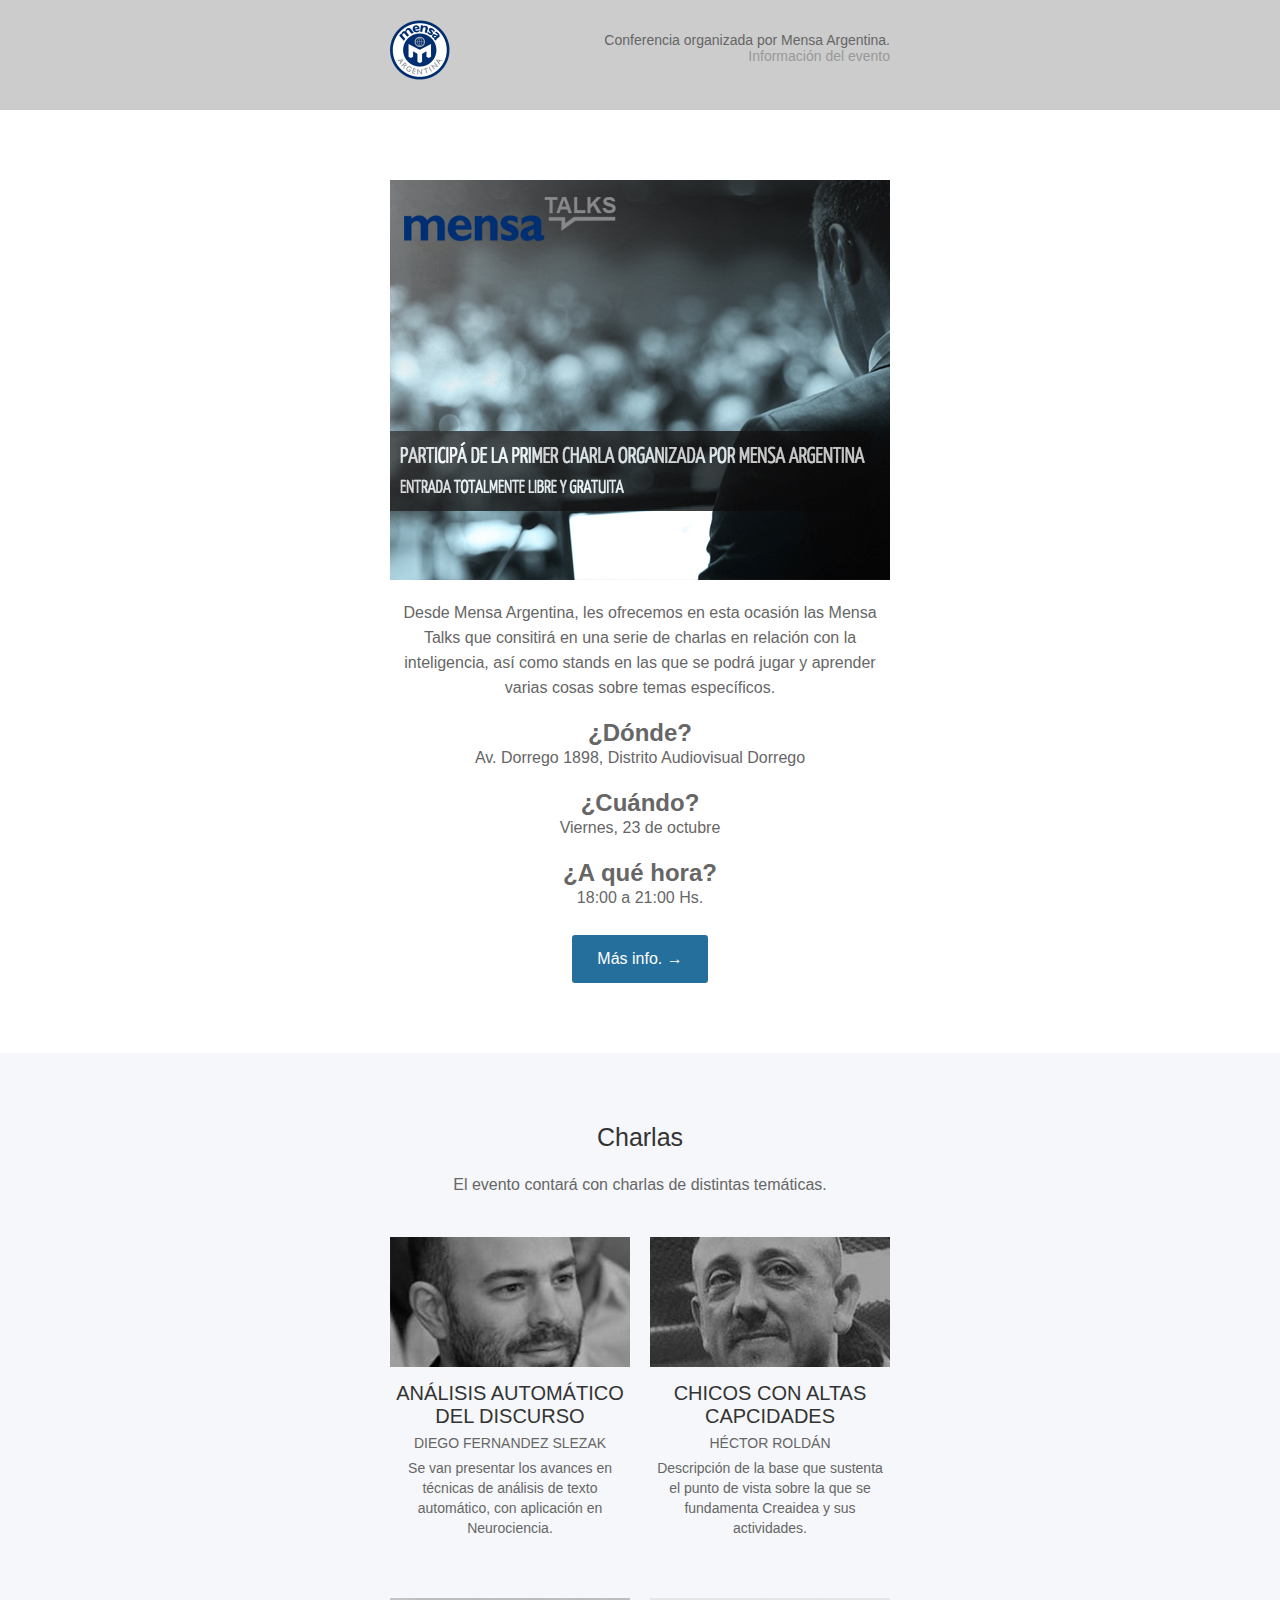
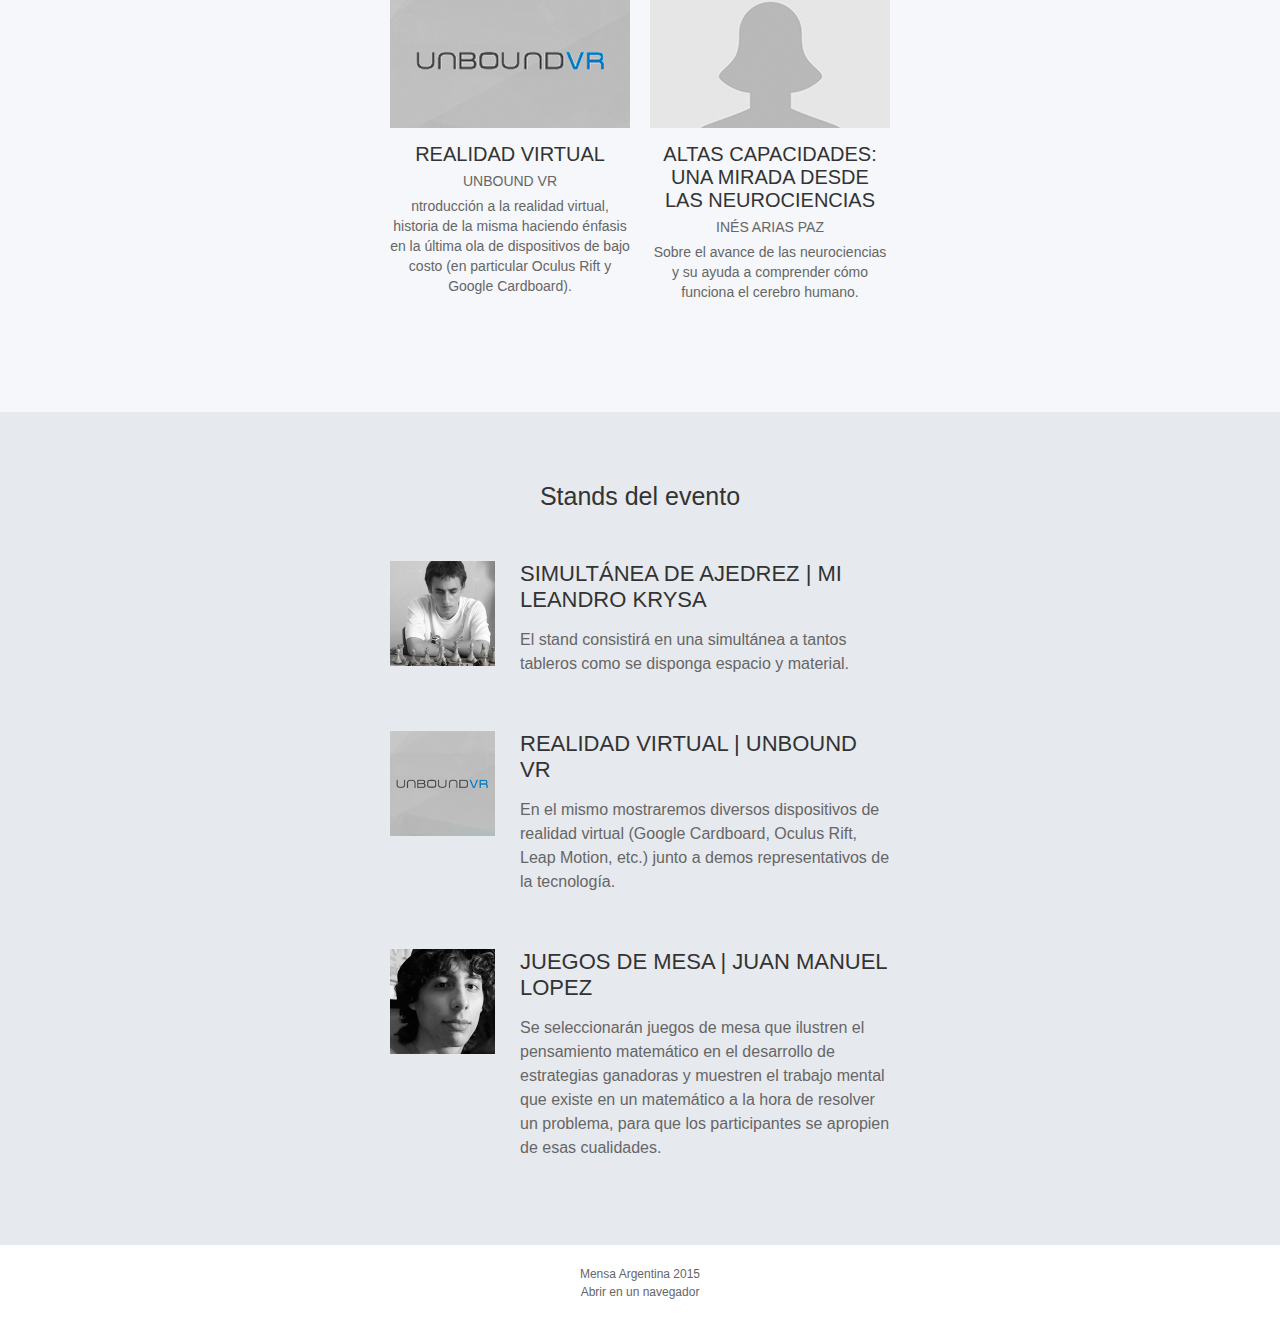
==== mail/mail.html @ 5933e613 "mail" ====
<!DOCTYPE html>
<html lang="es-ES">
<head>
<title>Mensa Talks</title>
<meta charset="utf-8">
<meta name="viewport" content="width=device-width, initial-scale=1">
<meta http-equiv="X-UA-Compatible" content="IE=edge" />
<style type="text/css">
    /* CLIENT-SPECIFIC STYLES */
    #outlook a{padding:0;} /* Force Outlook to provide a "view in browser" message */
    .ReadMsgBody{width:100%;} .ExternalClass{width:100%;} /* Force Hotmail to display emails at full width */
    .ExternalClass, .ExternalClass p, .ExternalClass span, .ExternalClass font, .ExternalClass td, .ExternalClass div {line-height: 100%;} /* Force Hotmail to display normal line spacing */
    body, table, td, a{-webkit-text-size-adjust:100%; -ms-text-size-adjust:100%;} /* Prevent WebKit and Windows mobile changing default text sizes */
    table, td{mso-table-lspace:0pt; mso-table-rspace:0pt;} /* Remove spacing between tables in Outlook 2007 and up */
    img{-ms-interpolation-mode:bicubic;} /* Allow smoother rendering of resized image in Internet Explorer */

    /* RESET STYLES */
    body{margin:0; padding:0;}
    img{border:0; height:auto; line-height:100%; outline:none; text-decoration:none;}
    table{border-collapse:collapse !important;}
    body{height:100% !important; margin:0; padding:0; width:100% !important;}

    /* iOS BLUE LINKS */
    .appleBody a {color:#68440a; text-decoration: none;}
    .appleFooter a {color:#999999; text-decoration: none;}

    /* MOBILE STYLES */
    @media screen and (max-width: 525px) {

        /* ALLOWS FOR FLUID TABLES */
        table[class="wrapper"]{
          width:100% !important;
        }

        /* ADJUSTS LAYOUT OF LOGO IMAGE */
        td[class="logo"]{
          text-align: left;
          padding: 20px 0 20px 0 !important;
        }

        td[class="logo"] img{
          margin:0 auto!important;
        }

        /* USE THESE CLASSES TO HIDE CONTENT ON MOBILE */
        td[class="mobile-hide"]{
          display:none;}

        img[class="mobile-hide"]{
          display: none !important;
        }

        img[class="img-max"]{
          max-width: 100% !important;
          width: 100% !important;
          height:auto !important;
        }

        /* FULL-WIDTH TABLES */
        table[class="responsive-table"]{
          width:100%!important;
        }

        /* UTILITY CLASSES FOR ADJUSTING PADDING ON MOBILE */
        td[class="padding"]{
          padding: 10px 5% 15px 5% !important;
        }

        td[class="padding-copy"]{
          padding: 10px 5% 10px 5% !important;
          text-align: center;
        }

        td[class="padding-meta"]{
          padding: 30px 5% 0px 5% !important;
          text-align: center;
        }

        td[class="no-pad"]{
          padding: 0 0 20px 0 !important;
        }

        td[class="no-padding"]{
          padding: 0 !important;
        }

        td[class="section-padding"]{
          padding: 50px 15px 50px 15px !important;
        }

        td[class="section-padding-bottom-image"]{
          padding: 50px 15px 0 15px !important;
        }

        /* ADJUST BUTTONS ON MOBILE */
        td[class="mobile-wrapper"]{
            padding: 10px 5% 15px 5% !important;
        }

        table[class="mobile-button-container"]{
            margin:0 auto;
            width:100% !important;
        }

        a[class="mobile-button"]{
            width:80% !important;
            padding: 15px !important;
            border: 0 !important;
            font-size: 16px !important;
        }

    }
</style>
</head>
<body style="margin: 0; padding: 0;">

<!-- HEADER -->
<table border="0" cellpadding="0" cellspacing="0" width="100%">
    <tr>
        <td bgcolor="#CCC">
            <!-- HIDDEN PREHEADER TEXT -->
            <div style="display: none; font-size: 1px; color: #fefefe; line-height: 1px; font-family: Helvetica, Arial, sans-serif; max-height: 0px; max-width: 0px; opacity: 0; overflow: hidden;">
                Se acerca Mensa Talk 2015
            </div>
            <div align="center" style="padding: 0px 15px 0px 15px;">
                <table border="0" cellpadding="0" cellspacing="0" width="500" class="wrapper">
                    <!-- LOGO/PREHEADER TEXT -->
                    <tr>
                        <td style="padding: 20px 0px 30px 0px;" class="logo">
                            <table border="0" cellpadding="0" cellspacing="0" width="100%">
                                <tr>
                                    <td bgcolor="#CCC" width="100" align="left">
                                        <a href="https://www.facebook.com/events/1676914132531283/" target="_blank">
                                            <img alt="Logo" src="logo.png" width="60" height="60" style="display: block; font-family: Helvetica, Arial, sans-serif; color: #ffffff; font-size: 16px;" border="0">
                                        </a>
                                    </td>
                                    <td bgcolor="#CCC" width="400" align="right" class="mobile-hide">
                                        <table border="0" cellpadding="0" cellspacing="0">
                                            <tr>
                                                <td align="right" style="padding: 0 0 5px 0; font-size: 14px; font-family: Arial, sans-serif; color: #666666; text-decoration: none;"><span style="color: #666666; text-decoration: none;">Conferencia organizada por Mensa Argentina.<br><a style="padding: 0 0 5px 0;font-size: 14px; font-family: Arial, sans-serif; color: #999; text-decoration: none;" target="_blank" href="https://www.facebook.com/events/1676914132531283/">Información del evento</a></span></td>
                                            </tr>
                                        </table>
                                    </td>
                                </tr>
                            </table>
                        </td>
                    </tr>
                </table>
            </div>
        </td>
    </tr>
</table>

<!-- ONE COLUMN SECTION -->
<table border="0" cellpadding="0" cellspacing="0" width="100%">
    <tr>
        <td bgcolor="#ffffff" align="center" style="padding: 70px 15px 70px 15px;" class="section-padding">
            <table border="0" cellpadding="0" cellspacing="0" width="500" class="responsive-table">
                <tr>
                    <td>
                        <!-- HERO IMAGE -->
                        <table width="100%" border="0" cellspacing="0" cellpadding="0">
                            <tr>
                              	<td class="padding-copy">
                                    <a href="https://www.facebook.com/events/1676914132531283/" target="_blank">
                    	                <img src="hero-1.jpg" width="500" height="400" border="0" alt="Insert alt text here" style="display: block; color: #666666;  font-family: Helvetica, arial, sans-serif; font-size: 16px;" class="img-max">
                                    </a>
                                </td>
                            </tr>
                            <tr>
                                <td>
                                    <!-- COPY -->
                                    <table width="100%" border="0" cellspacing="0" cellpadding="0">
                                        <tr>
                                            <td align="center" style="padding: 20px 0 0 0; font-size: 16px; line-height: 25px; font-family: Helvetica, Arial, sans-serif; color: #666666;" class="padding-copy">Desde Mensa Argentina, les ofrecemos en esta ocasión las Mensa Talks que consitirá en una serie de charlas en relación con la inteligencia, así como stands en las que se podrá jugar y aprender varias cosas sobre temas específicos.</td>
                                        </tr>
                                    </table>
                                </td>
                            </tr>
                            <tr>
                                <td>
                                    <!-- COPY -->
                                    <table width="100%" border="0" cellspacing="0" cellpadding="0">
                                        <tr>
                                            <td align="center" style="padding: 20px 0 0 0; font-size: 24px; font-weight: bold; line-height: 25px; font-family: Helvetica, Arial, sans-serif; color: #666666;" class="padding-copy">¿Dónde?</td>
                                        </tr>
                                         <tr>
                                            <td align="center" style="padding: 0px 0 0 0; font-size: 16px; line-height: 25px; font-family: Helvetica, Arial, sans-serif; color: #666666;" class="padding-copy">Av. Dorrego 1898, Distrito Audiovisual Dorrego</td>
                                        </tr>
                                        <tr>
                                            <td align="center" style="padding: 20px 0 0 0; font-size: 24px; font-weight: bold; line-height: 25px; font-family: Helvetica, Arial, sans-serif; color: #666666;" class="padding-copy">¿Cuándo?</td>
                                        </tr>
                                         <tr>
                                            <td align="center" style="padding: 0px 0 0 0; font-size: 16px; line-height: 25px; font-family: Helvetica, Arial, sans-serif; color: #666666;" class="padding-copy">Viernes, 23 de octubre</td>
                                        </tr>
                                        <tr>
                                            <td align="center" style="padding: 20px 0 0 0; font-size: 24px; font-weight: bold; line-height: 25px; font-family: Helvetica, Arial, sans-serif; color: #666666;" class="padding-copy">¿A qué hora?</td>
                                        </tr>
                                         <tr>
                                            <td align="center" style="padding: 0px 0 0 0; font-size: 16px; line-height: 25px; font-family: Helvetica, Arial, sans-serif; color: #666666;" class="padding-copy">18:00 a 21:00 Hs.</td>
                                        </tr>
                                    </table>
                                </td>
                            </tr>
                            <tr>
                                <td align="center">
                                    <!-- BULLETPROOF BUTTON -->
                                    <table width="100%" border="0" cellspacing="0" cellpadding="0" class="mobile-button-container">
                                        <tr>
                                            <td align="center" style="padding: 25px 0 0 0;" class="padding-copy">
                                                <table border="0" cellspacing="0" cellpadding="0" class="responsive-table">
                                                    <tr>
                                                        <td align="center"><a href="https://www.facebook.com/events/1676914132531283/" target="_blank" style="font-size: 16px; font-family: Helvetica, Arial, sans-serif; font-weight: normal; color: #ffffff; text-decoration: none; background-color: #256F9C; border-top: 15px solid #256F9C; border-bottom: 15px solid #256F9C; border-left: 25px solid #256F9C; border-right: 25px solid #256F9C; border-radius: 3px; -webkit-border-radius: 3px; -moz-border-radius: 3px; display: inline-block;" class="mobile-button">Más info. &rarr;</a></td>
                                                    </tr>
                                                </table>
                                            </td>
                                        </tr>
                                    </table>
                                </td>
                            </tr>
                        </table>
                    </td>
                </tr>
            </table>
        </td>
    </tr>
</table>

<!-- TWO COLUMN SECTION -->
<table border="0" cellpadding="0" cellspacing="0" width="100%">
    <tr>
        <td bgcolor="#F5F7FA" align="center" style="padding: 70px 15px 70px 15px;" class="section-padding">
            <table border="0" cellpadding="0" cellspacing="0" width="500" class="responsive-table">
                <tr>
                    <td>
                        <!-- TITLE SECTION AND COPY -->
                        <table width="100%" border="0" cellspacing="0" cellpadding="0">
                            <tr>
                                <td align="center" style="font-size: 25px; font-family: Helvetica, Arial, sans-serif; color: #333333;" class="padding-copy">Charlas</td>
                            </tr>
                            <tr>
                                <td align="center" style="padding: 20px 0 20px 0; font-size: 16px; line-height: 25px; font-family: Helvetica, Arial, sans-serif; color: #666666;" class="padding-copy">El evento contará con charlas de distintas temáticas.</td>
                            </tr>
                        </table>
                    </td>
                </tr>
                <tr>
                    <td>
                        <!-- TWO COLUMNS -->
                        <table cellspacing="0" cellpadding="0" border="0" width="100%">
                            <tr>
                                <td valign="top" style="padding: 0;" class="mobile-wrapper">
                                    <!-- LEFT COLUMN -->
                                    <table cellpadding="0" cellspacing="0" border="0" width="47%" align="left" class="responsive-table">
                                        <tr>
                                            <td style="padding: 20px 0 40px 0;">
                                                <table cellpadding="0" cellspacing="0" border="0" width="100%">
                                                    <tr>
                                                        <td align="center" bgcolor="#F5F7FA" valign="middle"><a href="https://www.facebook.com/events/1676914132531283/" target="_blank"><img src="news-1.jpg" width="240" height="130" style="display: block; color: #666666; font-family: Helvetica, arial, sans-serif; font-size: 13px; width: 240px; height: 130px;" alt="Fluid images" border="0" class="img-max"></a></td>
                                                    </tr>
                                                    <tr>
                                                        <td align="center" style="padding: 15px 0 0 0; font-family: Arial, sans-serif; color: #333333; font-size: 20px;" bgcolor="#F5F7FA">ANÁLISIS AUTOMÁTICO DEL DISCURSO</td>
                                                    </tr>
                                                    <tr>
                                                        <td align="center" style="padding: 5px 0 0 0; font-family: Arial, sans-serif; color: #666666; font-size: 14px; line-height: 20px;" bgcolor="#F5F7FA"><span class="appleBody">DIEGO FERNANDEZ SLEZAK</span></td>
                                                    </tr>
                                                    <tr>
                                                        <td align="center" style="padding: 5px 0 0 0; font-family: Arial, sans-serif; color: #666666; font-size: 14px; line-height: 20px;" bgcolor="#F5F7FA">Se van presentar los avances en técnicas de análisis de texto automático, con aplicación en Neurociencia.</td>
                                                    </tr>
                                                </table>
                                            </td>
                                        </tr>
                                    </table>
                                    <!-- RIGHT COLUMN -->
                                    <table cellpadding="0" cellspacing="0" border="0" width="47%" align="right" class="responsive-table">
                                        <tr>
                                            <td style="padding: 20px 0 40px 0;">
                                                <table cellpadding="0" cellspacing="0" border="0" width="100%">
                                                    <tr>
                                                        <td align="center" bgcolor="#F5F7FA" valign="middle"><a href="https://www.facebook.com/events/1676914132531283/" target="_blank"><img src="news-2.jpg" width="240" height="130" style="display: block; color: #666666; font-family: Helvetica, arial, sans-serif; font-size: 13px; width: 240px; height: 130px;" alt="alt text here" border="0" class="img-max"></a></td>
                                                    </tr>
                                                    <tr>
                                                        <td align="center" style="padding: 15px 0 0 0; font-family: Arial, sans-serif; color: #333333; font-size: 20px;" bgcolor="#F5F7FA">CHICOS CON ALTAS CAPCIDADES</td>
                                                    </tr>
                                                    <tr>
                                                        <td align="center" style="padding: 5px 0 0 0; font-family: Arial, sans-serif; color: #666666; font-size: 14px; line-height: 20px;" bgcolor="#F5F7FA"><span class="appleBody">HÉCTOR ROLDÁN</span></td>
                                                    </tr>
                                                    <tr>
                                                        <td align="center" style="padding: 5px 0 0 0; font-family: Arial, sans-serif; color: #666666; font-size: 14px; line-height: 20px;" bgcolor="#F5F7FA">Descripción de la base que sustenta el punto de vista sobre la que se fundamenta Creaidea y sus actividades.</td>
                                                    </tr>
                                                </table>
                                            </td>
                                        </tr>
                                    </table>
                                </td>
                            </tr>
                        </table>
                    </td>
                </tr>
                <tr>
                    <td>
                        <!-- TWO COLUMNS -->
                        <table cellspacing="0" cellpadding="0" border="0" width="100%">
                            <tr>
                                <td valign="top" style="padding: 0;" class="mobile-wrapper">
                                    <!-- LEFT COLUMN -->
                                    <table cellpadding="0" cellspacing="0" border="0" width="47%" align="left" class="responsive-table">
                                        <tr>
                                            <td style="padding: 20px 0 40px 0;">
                                                <table cellpadding="0" cellspacing="0" border="0" width="100%">
                                                    <tr>
                                                        <td align="center" bgcolor="#F5F7FA" valign="middle"><a href="https://www.facebook.com/events/1676914132531283/" target="_blank"><img src="news-3.jpg" width="240" height="130" style="display: block; color: #666666; font-family: Helvetica, arial, sans-serif; font-size: 13px; width: 240px; height: 130px;" alt="alt text here" border="0" class="img-max"></a></td>
                                                    </tr>
                                                    <tr>
                                                        <td align="center" style="padding: 15px 0 0 0; font-family: Arial, sans-serif; color: #333333; font-size: 20px;" bgcolor="#F5F7FA">REALIDAD VIRTUAL</td>
                                                    </tr>
                                                    <tr>
                                                        <td align="center" style="padding: 5px 0 0 0; font-family: Arial, sans-serif; color: #666666; font-size: 14px; line-height: 20px;" bgcolor="#F5F7FA"><span class="appleBody">UNBOUND VR</span></td>
                                                    </tr>
                                                    <tr>
                                                        <td align="center" style="padding: 5px 0 0 0; font-family: Arial, sans-serif; color: #666666; font-size: 14px; line-height: 20px;" bgcolor="#F5F7FA">ntroducción a la realidad virtual, historia de la misma haciendo énfasis en la última ola de dispositivos de bajo costo (en particular Oculus Rift y Google Cardboard).</td>
                                                    </tr>
                                                </table>
                                            </td>
                                        </tr>
                                    </table>
                                    <!-- RIGHT COLUMN -->
                                    <table cellpadding="0" cellspacing="0" border="0" width="47%" align="right" class="responsive-table">
                                        <tr>
                                            <td style="padding: 20px 0 40px 0;">
                                                <table cellpadding="0" cellspacing="0" border="0" width="100%">
                                                    <tr>
                                                        <td align="center" bgcolor="#F5F7FA" valign="middle"><a href="https://www.facebook.com/events/1676914132531283/" target="_blank"><img src="news-4.jpg" width="240" height="130" style="display: block; color: #666666; font-family: Helvetica, arial, sans-serif; font-size: 13px; width: 240px; height: 130px;" alt="alt text here" border="0" class="img-max"></a></td>
                                                    </tr>
                                                    <tr>
                                                        <td align="center" style="padding: 15px 0 0 0; font-family: Arial, sans-serif; color: #333333; font-size: 20px;" bgcolor="#F5F7FA">ALTAS CAPACIDADES: UNA MIRADA DESDE LAS NEUROCIENCIAS</td>
                                                    </tr>
                                                    <tr>
                                                        <td align="center" style="padding: 5px 0 0 0; font-family: Arial, sans-serif; color: #666666; font-size: 14px; line-height: 20px;" bgcolor="#F5F7FA"><span class="appleBody">INÉS ARIAS PAZ</span></td>
                                                    </tr>
                                                    <tr>
                                                        <td align="center" style="padding: 5px 0 0 0; font-family: Arial, sans-serif; color: #666666; font-size: 14px; line-height: 20px;" bgcolor="#F5F7FA">Sobre el avance de las neurociencias y su ayuda a comprender cómo funciona el cerebro humano.</td>
                                                    </tr>
                                                </table>
                                            </td>
                                        </tr>
                                    </table>
                                </td>
                            </tr>
                        </table>
                    </td>
                </tr>
            </table>
        </td>
    </tr>
</table>

<!-- COMPACT ARTICLE SECTION -->
<table border="0" cellpadding="0" cellspacing="0" width="100%">
    <tr>
        <td bgcolor="#E6E9ED" align="center" style="padding: 70px 15px 70px 15px;" class="section-padding">
            <table border="0" cellpadding="0" cellspacing="0" width="500" style="padding:0 0 20px 0;" class="responsive-table">
                <!-- TITLE -->
                <tr>
                    <td align="center" style="padding: 0 0 10px 0; font-size: 25px; font-family: Helvetica, Arial, sans-serif; font-weight: normal; color: #333333;" class="padding-copy" colspan="2">Stands del evento</td>
                </tr>
                <tr>
                    <td valign="top" style="padding: 40px 0 0 0;" class="mobile-hide"><a href="https://www.facebook.com/events/1676914132531283/" target="_blank"><img src="stand1.jpg" alt="alt text here" width="105" height="105" border="0" style="display: block; font-family: Arial; color: #666666; font-size: 14px; width: 105px; height: 105px;"></a></td>
                    <td style="padding: 40px 0 0 0;" class="no-padding">
                        <!-- ARTICLE -->
                        <table border="0" cellspacing="0" cellpadding="0" width="100%">
                            <tr>
                                <td align="left" style="padding: 0 0 5px 25px; font-size: 22px; font-family: Helvetica, Arial, sans-serif; font-weight: normal; color: #333333;" class="padding-copy">SIMULTÁNEA DE AJEDREZ | MI LEANDRO KRYSA</td>
                            </tr>
                            <tr>
                                 <td align="left" style="padding: 10px 0 15px 25px; font-size: 16px; line-height: 24px; font-family: Helvetica, Arial, sans-serif; color: #666666;" class="padding-copy">El stand consistirá en una simultánea a tantos tableros como se disponga espacio y material.</td>
                            </tr>
                        </table>
                    </td>
                </tr>
                <tr>
                    <td valign="top" style="padding: 40px 0 0 0;" class="mobile-hide"><a href="https://www.facebook.com/events/1676914132531283/" target="_blank"><img src="stand2.jpg" alt="alt text here" width="105" height="105" border="0" style="display: block; font-family: Arial; color: #666666; font-size: 14px; width: 105px; height: 105px;"></a></td>
                    <td style="padding: 40px 0 0 0;" class="no-padding">
                        <!-- ARTICLE -->
                        <table border="0" cellspacing="0" cellpadding="0" width="100%">
                            <tr>
                                <td align="left" style="padding: 0 0 5px 25px; font-size: 22px; font-family: Helvetica, Arial, sans-serif; font-weight: normal; color: #333333;" class="padding-copy">REALIDAD VIRTUAL | UNBOUND VR</td>
                            </tr>
                            <tr>
                                 <td align="left" style="padding: 10px 0 15px 25px; font-size: 16px; line-height: 24px; font-family: Helvetica, Arial, sans-serif; color: #666666;" class="padding-copy">En el mismo mostraremos diversos dispositivos de realidad virtual (Google Cardboard, Oculus Rift, Leap Motion, etc.) junto a demos representativos de la tecnología.</td>
                            </tr>
                        </table>
                    </td>
                </tr>
                <tr>
                    <td valign="top" style="padding: 40px 0 0 0;" class="mobile-hide"><a href="https://www.facebook.com/events/1676914132531283/" target="_blank"><img src="stand3.jpg" alt="alt text here" width="105" height="105" border="0" style="display: block; font-family: Arial; color: #666666; font-size: 14px; width: 105px; height: 105px;"></a></td>
                    <td style="padding: 40px 0 0 0;" class="no-padding">
                        <!-- ARTICLE -->
                        <table border="0" cellspacing="0" cellpadding="0" width="100%">
                            <tr>
                                <td align="left" style="padding: 0 0 5px 25px; font-size: 22px; font-family: Helvetica, Arial, sans-serif; font-weight: normal; color: #333333;" class="padding-copy">JUEGOS DE MESA | JUAN MANUEL LOPEZ</td>
                            </tr>
                            <tr>
                                 <td align="left" style="padding: 10px 0 15px 25px; font-size: 16px; line-height: 24px; font-family: Helvetica, Arial, sans-serif; color: #666666;" class="padding-copy">Se seleccionarán juegos de mesa que ilustren el pensamiento matemático en el desarrollo de estrategias ganadoras y muestren el trabajo mental que existe en un matemático a la hora de resolver un problema, para que los participantes se apropien de esas cualidades.</td>
                            </tr>
                        </table>
                    </td>
                </tr>
            </table>
        </td>
    </tr>
</table>

<!-- FOOTER -->
<table border="0" cellpadding="0" cellspacing="0" width="100%">
    <tr>
        <td bgcolor="#ffffff" align="center" style="padding: 20px 0px;">
            <!-- UNSUBSCRIBE COPY -->
            <table width="500" border="0" cellspacing="0" cellpadding="0" align="center" class="responsive-table">
                <tr>
                    <td align="center" style="font-size: 12px; line-height: 18px; font-family: Helvetica, Arial, sans-serif; color:#666666;">
                        <span class="appleFooter" style="color:#666666;">Mensa Argentina 2015</span><br><a style="color: #666666; text-decoration: none;">Abrir en un navegador</a>
                    </td>
                </tr>
            </table>
        </td>
    </tr>
</table>

</body>
</html>
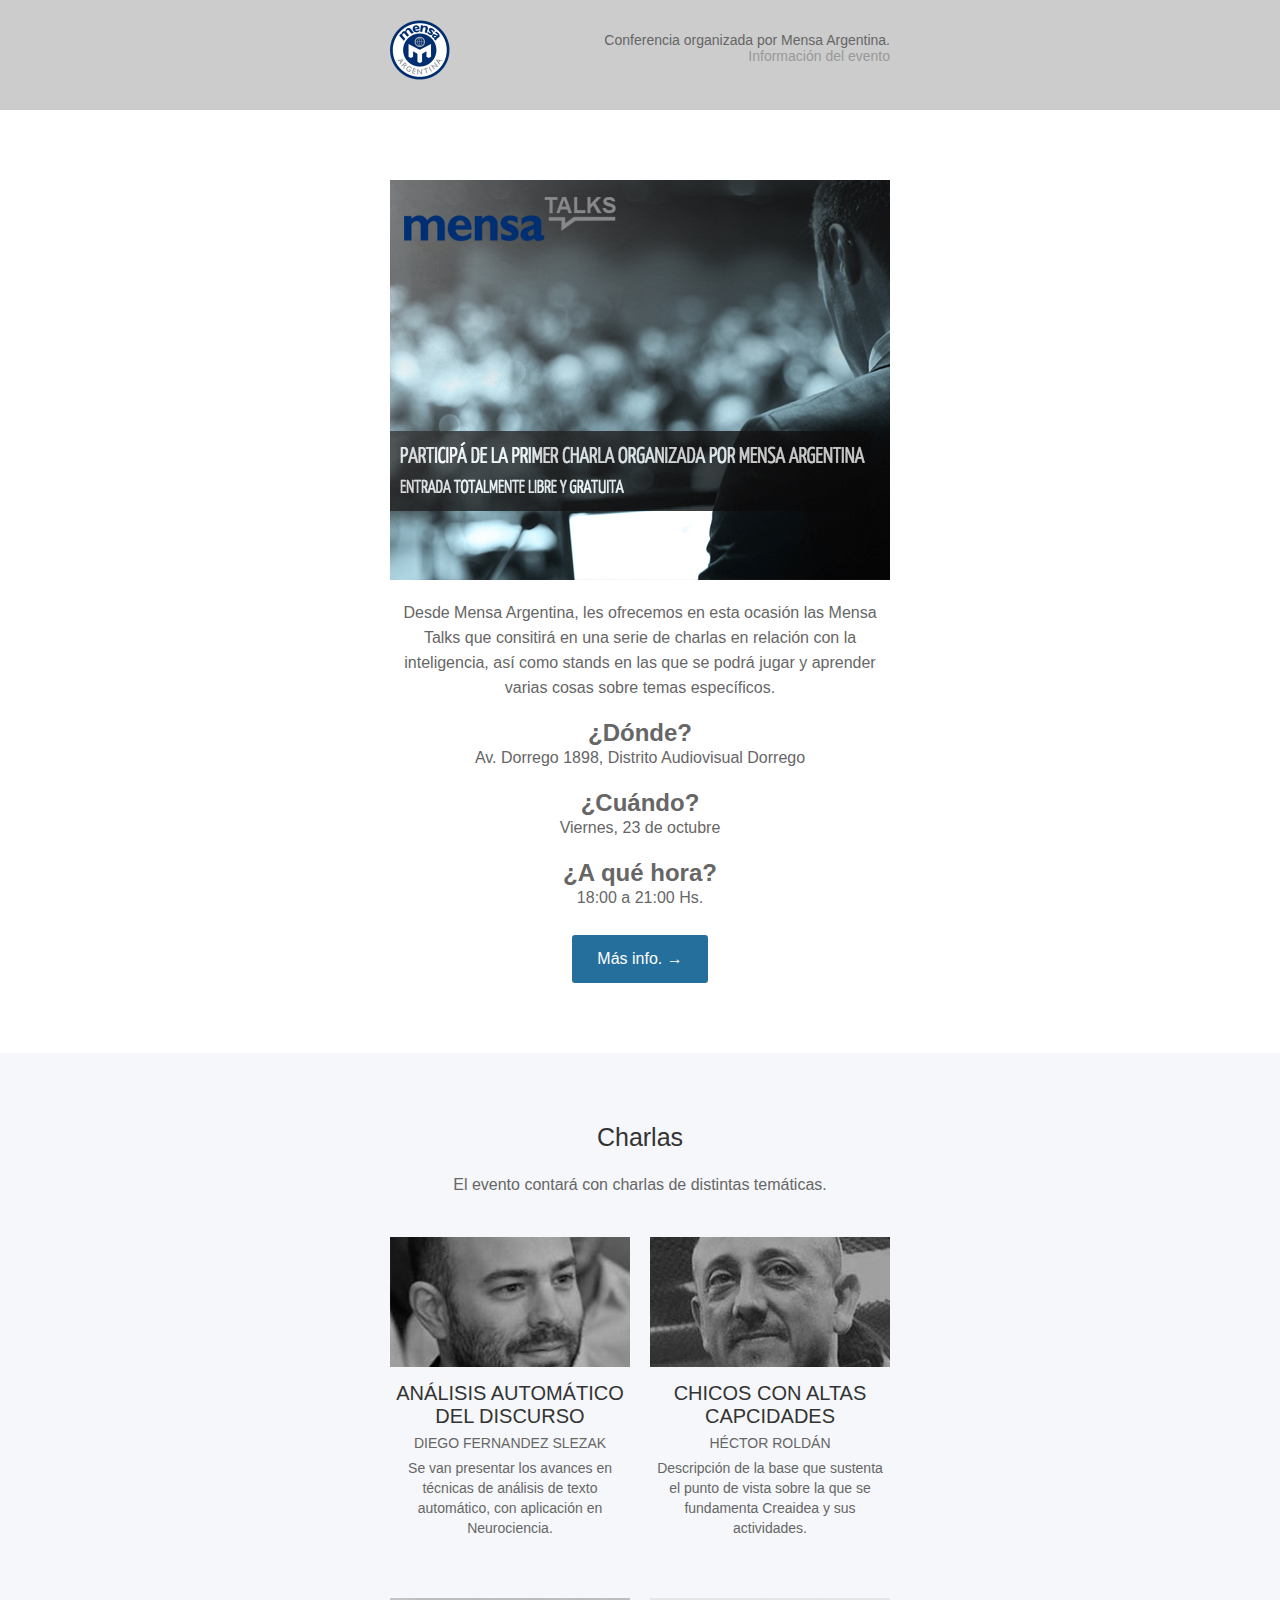
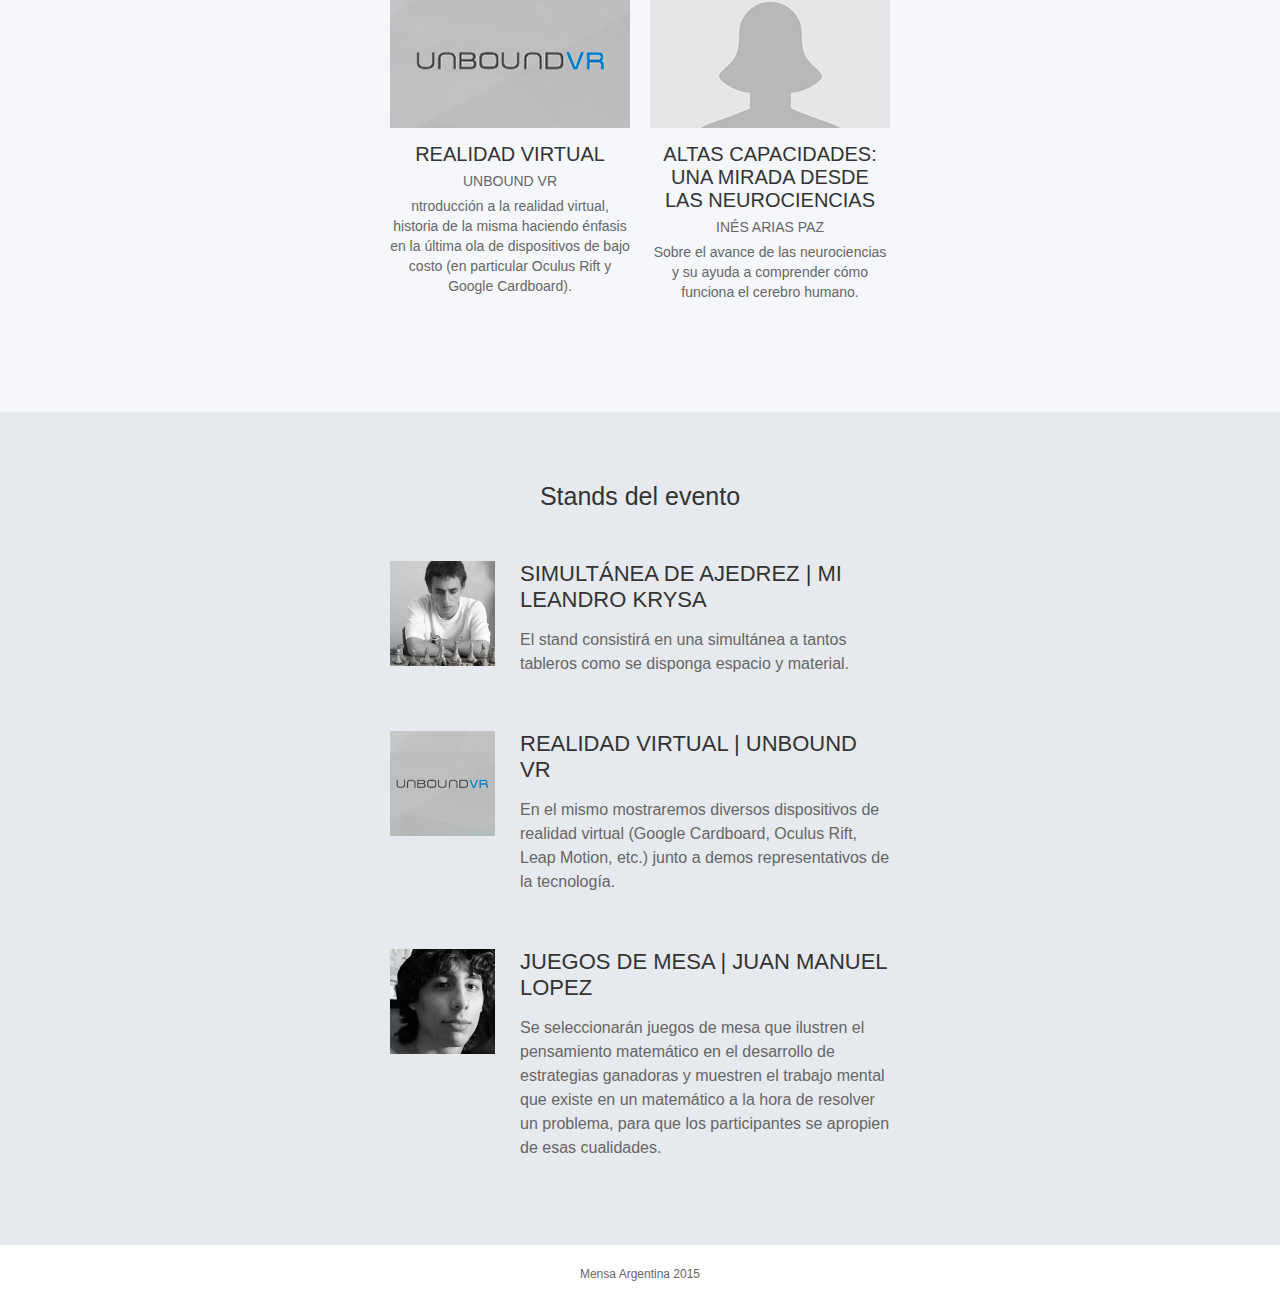
==== commit 4a981e70: "mail v2" ====
--- a/mail/mail.html
+++ b/mail/mail.html
@@ -131,7 +131,7 @@
                                 <tr>
                                     <td bgcolor="#CCC" width="100" align="left">
                                         <a href="https://www.facebook.com/events/1676914132531283/" target="_blank">
-                                            <img alt="Logo" src="logo.png" width="60" height="60" style="display: block; font-family: Helvetica, Arial, sans-serif; color: #ffffff; font-size: 16px;" border="0">
+                                            <img alt="Logo" src="http://gonzaciaffoneml.github.io/mensatalks/mail/logo.png" width="60" height="60" style="display: block; font-family: Helvetica, Arial, sans-serif; color: #ffffff; font-size: 16px;" border="0">
                                         </a>
                                     </td>
                                     <td bgcolor="#CCC" width="400" align="right" class="mobile-hide">
@@ -163,7 +163,7 @@
                             <tr>
                               	<td class="padding-copy">
                                     <a href="https://www.facebook.com/events/1676914132531283/" target="_blank">
-                    	                <img src="hero-1.jpg" width="500" height="400" border="0" alt="Insert alt text here" style="display: block; color: #666666;  font-family: Helvetica, arial, sans-serif; font-size: 16px;" class="img-max">
+                    	                <img src="http://gonzaciaffoneml.github.io/mensatalks/mail/hero-1.jpg" width="500" height="400" border="0" alt="Insert alt text here" style="display: block; color: #666666;  font-family: Helvetica, arial, sans-serif; font-size: 16px;" class="img-max">
                                     </a>
                                 </td>
                             </tr>
@@ -256,7 +256,7 @@
                                             <td style="padding: 20px 0 40px 0;">
                                                 <table cellpadding="0" cellspacing="0" border="0" width="100%">
                                                     <tr>
-                                                        <td align="center" bgcolor="#F5F7FA" valign="middle"><a href="https://www.facebook.com/events/1676914132531283/" target="_blank"><img src="news-1.jpg" width="240" height="130" style="display: block; color: #666666; font-family: Helvetica, arial, sans-serif; font-size: 13px; width: 240px; height: 130px;" alt="Fluid images" border="0" class="img-max"></a></td>
+                                                        <td align="center" bgcolor="#F5F7FA" valign="middle"><a href="https://www.facebook.com/events/1676914132531283/" target="_blank"><img src="http://gonzaciaffoneml.github.io/mensatalks/mail/news-1.jpg" width="240" height="130" style="display: block; color: #666666; font-family: Helvetica, arial, sans-serif; font-size: 13px; width: 240px; height: 130px;" alt="Fluid images" border="0" class="img-max"></a></td>
                                                     </tr>
                                                     <tr>
                                                         <td align="center" style="padding: 15px 0 0 0; font-family: Arial, sans-serif; color: #333333; font-size: 20px;" bgcolor="#F5F7FA">ANÁLISIS AUTOMÁTICO DEL DISCURSO</td>
@@ -277,7 +277,7 @@
                                             <td style="padding: 20px 0 40px 0;">
                                                 <table cellpadding="0" cellspacing="0" border="0" width="100%">
                                                     <tr>
-                                                        <td align="center" bgcolor="#F5F7FA" valign="middle"><a href="https://www.facebook.com/events/1676914132531283/" target="_blank"><img src="news-2.jpg" width="240" height="130" style="display: block; color: #666666; font-family: Helvetica, arial, sans-serif; font-size: 13px; width: 240px; height: 130px;" alt="alt text here" border="0" class="img-max"></a></td>
+                                                        <td align="center" bgcolor="#F5F7FA" valign="middle"><a href="https://www.facebook.com/events/1676914132531283/" target="_blank"><img src="http://gonzaciaffoneml.github.io/mensatalks/mail/news-2.jpg" width="240" height="130" style="display: block; color: #666666; font-family: Helvetica, arial, sans-serif; font-size: 13px; width: 240px; height: 130px;" alt="alt text here" border="0" class="img-max"></a></td>
                                                     </tr>
                                                     <tr>
                                                         <td align="center" style="padding: 15px 0 0 0; font-family: Arial, sans-serif; color: #333333; font-size: 20px;" bgcolor="#F5F7FA">CHICOS CON ALTAS CAPCIDADES</td>
@@ -309,7 +309,7 @@
                                             <td style="padding: 20px 0 40px 0;">
                                                 <table cellpadding="0" cellspacing="0" border="0" width="100%">
                                                     <tr>
-                                                        <td align="center" bgcolor="#F5F7FA" valign="middle"><a href="https://www.facebook.com/events/1676914132531283/" target="_blank"><img src="news-3.jpg" width="240" height="130" style="display: block; color: #666666; font-family: Helvetica, arial, sans-serif; font-size: 13px; width: 240px; height: 130px;" alt="alt text here" border="0" class="img-max"></a></td>
+                                                        <td align="center" bgcolor="#F5F7FA" valign="middle"><a href="https://www.facebook.com/events/1676914132531283/" target="_blank"><img src="http://gonzaciaffoneml.github.io/mensatalks/mail/news-3.jpg" width="240" height="130" style="display: block; color: #666666; font-family: Helvetica, arial, sans-serif; font-size: 13px; width: 240px; height: 130px;" alt="alt text here" border="0" class="img-max"></a></td>
                                                     </tr>
                                                     <tr>
                                                         <td align="center" style="padding: 15px 0 0 0; font-family: Arial, sans-serif; color: #333333; font-size: 20px;" bgcolor="#F5F7FA">REALIDAD VIRTUAL</td>
@@ -330,7 +330,7 @@
                                             <td style="padding: 20px 0 40px 0;">
                                                 <table cellpadding="0" cellspacing="0" border="0" width="100%">
                                                     <tr>
-                                                        <td align="center" bgcolor="#F5F7FA" valign="middle"><a href="https://www.facebook.com/events/1676914132531283/" target="_blank"><img src="news-4.jpg" width="240" height="130" style="display: block; color: #666666; font-family: Helvetica, arial, sans-serif; font-size: 13px; width: 240px; height: 130px;" alt="alt text here" border="0" class="img-max"></a></td>
+                                                        <td align="center" bgcolor="#F5F7FA" valign="middle"><a href="https://www.facebook.com/events/1676914132531283/" target="_blank"><img src="http://gonzaciaffoneml.github.io/mensatalks/mail/news-4.jpg" width="240" height="130" style="display: block; color: #666666; font-family: Helvetica, arial, sans-serif; font-size: 13px; width: 240px; height: 130px;" alt="alt text here" border="0" class="img-max"></a></td>
                                                     </tr>
                                                     <tr>
                                                         <td align="center" style="padding: 15px 0 0 0; font-family: Arial, sans-serif; color: #333333; font-size: 20px;" bgcolor="#F5F7FA">ALTAS CAPACIDADES: UNA MIRADA DESDE LAS NEUROCIENCIAS</td>
@@ -365,7 +365,7 @@
                     <td align="center" style="padding: 0 0 10px 0; font-size: 25px; font-family: Helvetica, Arial, sans-serif; font-weight: normal; color: #333333;" class="padding-copy" colspan="2">Stands del evento</td>
                 </tr>
                 <tr>
-                    <td valign="top" style="padding: 40px 0 0 0;" class="mobile-hide"><a href="https://www.facebook.com/events/1676914132531283/" target="_blank"><img src="stand1.jpg" alt="alt text here" width="105" height="105" border="0" style="display: block; font-family: Arial; color: #666666; font-size: 14px; width: 105px; height: 105px;"></a></td>
+                    <td valign="top" style="padding: 40px 0 0 0;" class="mobile-hide"><a href="https://www.facebook.com/events/1676914132531283/" target="_blank"><img src="http://gonzaciaffoneml.github.io/mensatalks/mail/stand1.jpg" alt="alt text here" width="105" height="105" border="0" style="display: block; font-family: Arial; color: #666666; font-size: 14px; width: 105px; height: 105px;"></a></td>
                     <td style="padding: 40px 0 0 0;" class="no-padding">
                         <!-- ARTICLE -->
                         <table border="0" cellspacing="0" cellpadding="0" width="100%">
@@ -379,7 +379,7 @@
                     </td>
                 </tr>
                 <tr>
-                    <td valign="top" style="padding: 40px 0 0 0;" class="mobile-hide"><a href="https://www.facebook.com/events/1676914132531283/" target="_blank"><img src="stand2.jpg" alt="alt text here" width="105" height="105" border="0" style="display: block; font-family: Arial; color: #666666; font-size: 14px; width: 105px; height: 105px;"></a></td>
+                    <td valign="top" style="padding: 40px 0 0 0;" class="mobile-hide"><a href="https://www.facebook.com/events/1676914132531283/" target="_blank"><img src="http://gonzaciaffoneml.github.io/mensatalks/mail/stand2.jpg" alt="alt text here" width="105" height="105" border="0" style="display: block; font-family: Arial; color: #666666; font-size: 14px; width: 105px; height: 105px;"></a></td>
                     <td style="padding: 40px 0 0 0;" class="no-padding">
                         <!-- ARTICLE -->
                         <table border="0" cellspacing="0" cellpadding="0" width="100%">
@@ -393,7 +393,7 @@
                     </td>
                 </tr>
                 <tr>
-                    <td valign="top" style="padding: 40px 0 0 0;" class="mobile-hide"><a href="https://www.facebook.com/events/1676914132531283/" target="_blank"><img src="stand3.jpg" alt="alt text here" width="105" height="105" border="0" style="display: block; font-family: Arial; color: #666666; font-size: 14px; width: 105px; height: 105px;"></a></td>
+                    <td valign="top" style="padding: 40px 0 0 0;" class="mobile-hide"><a href="https://www.facebook.com/events/1676914132531283/" target="_blank"><img src="http://gonzaciaffoneml.github.io/mensatalks/mail/stand3.jpg" alt="alt text here" width="105" height="105" border="0" style="display: block; font-family: Arial; color: #666666; font-size: 14px; width: 105px; height: 105px;"></a></td>
                     <td style="padding: 40px 0 0 0;" class="no-padding">
                         <!-- ARTICLE -->
                         <table border="0" cellspacing="0" cellpadding="0" width="100%">
@@ -419,7 +419,7 @@
             <table width="500" border="0" cellspacing="0" cellpadding="0" align="center" class="responsive-table">
                 <tr>
                     <td align="center" style="font-size: 12px; line-height: 18px; font-family: Helvetica, Arial, sans-serif; color:#666666;">
-                        <span class="appleFooter" style="color:#666666;">Mensa Argentina 2015</span><br><a style="color: #666666; text-decoration: none;">Abrir en un navegador</a>
+                        <span class="appleFooter" style="color:#666666;">Mensa Argentina 2015</span>
                     </td>
                 </tr>
             </table>
